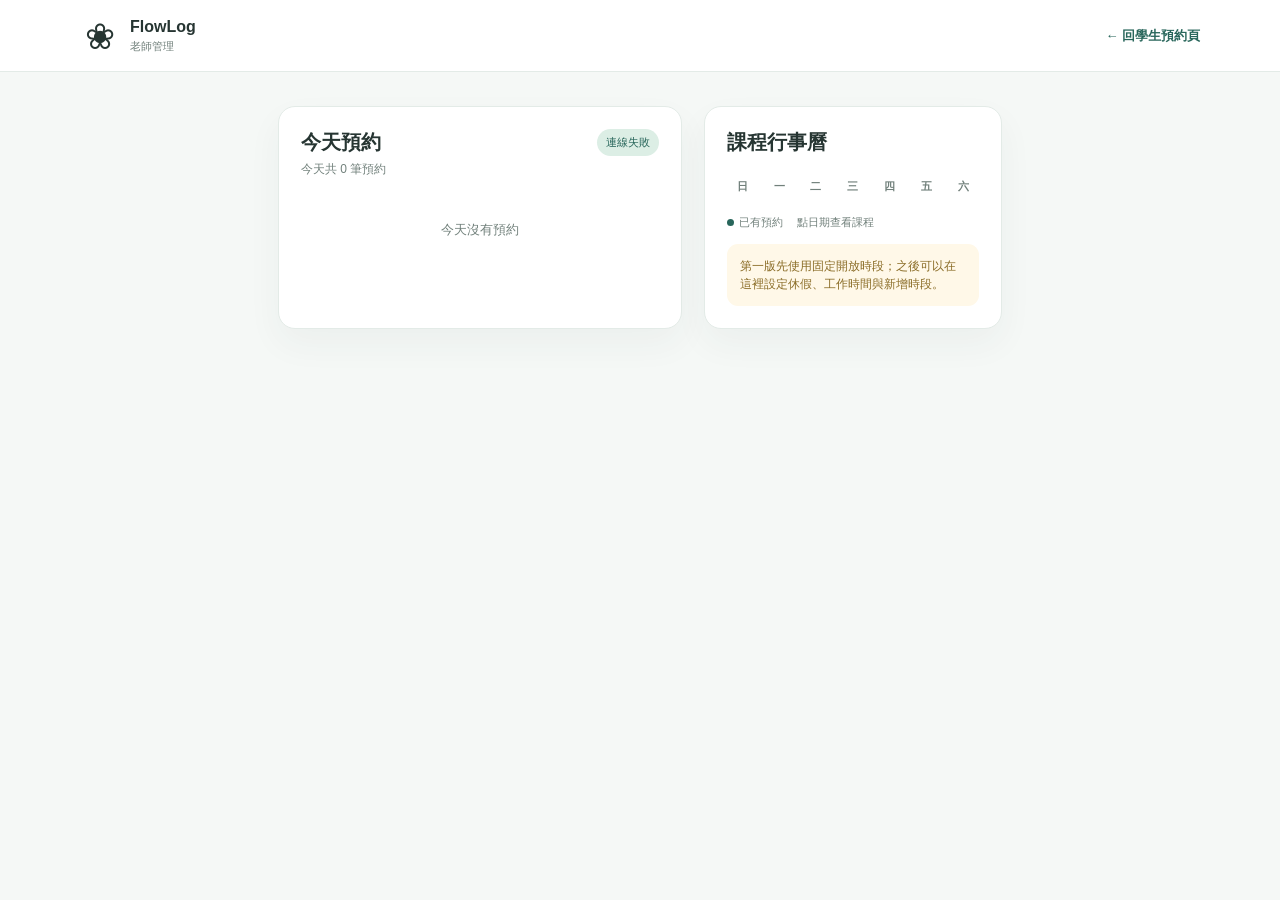
==== admin.html @ 21992ca9 "Add files via upload" ====
<!doctype html><html lang="zh-Hant"><head><meta charset="utf-8"><meta name="viewport" content="width=device-width,initial-scale=1"><title>FlowLog｜老師管理</title><style>
:root{--ink:#263532;--muted:#71807b;--line:#e3ebe7;--bg:#f5f8f6;--deep:#28665b;--sage:#dceee5;--coral:#d97860;--panel:#fff}*{box-sizing:border-box}body{margin:0;background:var(--bg);color:var(--ink);font-family:-apple-system,BlinkMacSystemFont,"Noto Sans TC","PingFang TC",sans-serif}.top{height:72px;background:#fff;border-bottom:1px solid var(--line);display:flex;align-items:center;justify-content:space-between;padding:0 max(18px,calc((100vw - 1120px)/2))}.brand{display:flex;align-items:center;gap:10px}.mark{width:40px;height:40px;display:grid;place-items:center;color:#263532;font:36px Georgia}.brand strong{display:block}.brand small{color:var(--muted);font-size:11px}.back{color:var(--deep);text-decoration:none;font-size:13px;font-weight:800}.wrap{max-width:1120px;margin:auto;padding:42px 18px}.hero{display:flex;justify-content:space-between;align-items:end;margin-bottom:25px}.eyebrow{font-size:11px;letter-spacing:.16em;color:var(--deep);font-weight:900}.hero h1{font-size:31px;margin:8px 0}.hero p{margin:0;color:var(--muted);font-size:14px}.metrics{display:grid;grid-template-columns:repeat(3,1fr);gap:14px;margin-bottom:22px}.metric,.panel{background:var(--panel);border:1px solid var(--line);border-radius:17px;box-shadow:0 15px 35px #24473e0c}.metric{padding:18px}.metric small{color:var(--muted);font-size:12px}.metric b{display:block;font-size:28px;margin-top:8px}.metric span{font-size:11px;color:var(--deep)}.layout{display:grid;grid-template-columns:1.15fr .85fr;gap:22px}.panel{padding:22px}.panel-head{display:flex;justify-content:space-between;align-items:start;margin-bottom:18px}.panel h2{font-size:17px;margin:0}.sub{color:var(--muted);font-size:12px;margin-top:5px}.agenda{display:grid;gap:10px}.row{display:flex;align-items:center;gap:13px;border:1px solid var(--line);border-radius:12px;padding:13px}.time{width:72px;font-weight:900}.time small{display:block;color:var(--muted);font-size:11px;margin-top:4px}.info{flex:1}.info b{font-size:14px}.info small{display:block;color:var(--muted);font-size:11px;margin-top:4px}.badge{background:var(--sage);color:var(--deep);font-size:11px;padding:6px 9px;border-radius:99px}.danger{border:0;background:none;color:var(--coral);font-size:11px;cursor:pointer}.calendar-head,.calendar{display:grid;grid-template-columns:repeat(7,1fr);gap:6px}.calendar-head{margin-bottom:6px}.calendar-head span{text-align:center;color:var(--muted);font-size:11px;font-weight:800}.day{min-height:57px;background:#fbfcfb;border:1px solid var(--line);border-radius:9px;padding:7px;text-align:center}.day b{font-size:14px}.day small{display:block;color:var(--deep);font-size:9px;margin-top:5px}.day.today{background:var(--sage);border-color:#9fcab9}.day.blank{visibility:hidden}.legend{display:flex;gap:14px;color:var(--muted);font-size:11px;margin-top:15px}.dot{width:7px;height:7px;display:inline-block;border-radius:50%;background:var(--deep);margin-right:5px}.empty{text-align:center;color:var(--muted);font-size:13px;padding:25px}.notice{margin-top:14px;padding:13px;border-radius:11px;background:#fff8e8;color:#8a6c26;font-size:12px;line-height:1.5}@media(max-width:760px){.top{padding:14px 15px;height:auto}.wrap{padding:28px 15px}.hero{display:block}.hero h1{font-size:27px}.back{display:inline-block;margin-top:16px}.metrics{gap:8px}.metric{padding:14px}.metric b{font-size:23px}.layout{grid-template-columns:1fr}.panel{padding:17px}.day{min-height:52px;padding:6px 2px}}
</style></head><body><header class="top"><div class="brand"><div class="mark">❀</div><div><strong>FlowLog</strong><small>老師管理</small></div></div><a class="back" href="/">← 回學生預約頁</a></header><main class="wrap"><section class="hero"><div><div class="eyebrow">COACH WORKSPACE</div><h1>今天的課，排得剛剛好。</h1><p>掌握預約狀況，快速調整你的教學安排。</p></div></section><section class="metrics"><div class="metric"><small>未來 7 天預約</small><b id="weekCount">—</b><span>筆已建立</span></div><div class="metric"><small>今天預約</small><b id="todayCount">—</b><span>堂課</span></div><div class="metric"><small>已鎖定時段</small><b id="lockedCount">—</b><span>個時段</span></div></section><div class="layout"><section class="panel"><div class="panel-head"><div><h2>近期預約</h2><div class="sub">學生完成預約後會自動鎖定</div></div><span class="badge" id="status">同步中</span></div><div class="agenda" id="agenda"></div></section><section class="panel"><div class="panel-head"><div><h2>課程行事曆</h2><div class="sub" id="monthLabel"></div></div></div><div class="calendar-head"><span>日</span><span>一</span><span>二</span><span>三</span><span>四</span><span>五</span><span>六</span></div><div class="calendar" id="calendar"></div><div class="legend"><span><i class="dot"></i>已有預約</span><span>點日期查看課程</span></div><div class="notice">第一版先使用固定開放時段；之後可以在這裡設定休假、工作時間與新增時段。</div></section></div></main><script>
const names=['日','一','二','三','四','五','六'],today=new Date();today.setHours(0,0,0,0);const dayKey=d=>`${d.getFullYear()}-${String(d.getMonth()+1).padStart(2,'0')}-${String(d.getDate()).padStart(2,'0')}`,dateAt=n=>{const d=new Date(today);d.setDate(today.getDate()+n);return d},fmt=d=>`${d.getMonth()+1}/${d.getDate()}（${names[d.getDay()]}）`;let bookings=[];function render(){const week=bookings.filter(b=>b.offset>=0&&b.offset<7),todayList=bookings.filter(b=>b.offset===0);document.getElementById('weekCount').textContent=week.length;document.getElementById('todayCount').textContent=todayList.length;document.getElementById('lockedCount').textContent=bookings.length;document.getElementById('status').textContent='已同步';document.getElementById('agenda').innerHTML=bookings.length?bookings.map(b=>`<div class="row"><div class="time">${fmt(dateAt(b.offset))}<small>${b.time}</small></div><div class="info"><b>${b.name}</b><small>皮拉提斯一對一</small></div><span class="badge">已預約</span><button class="danger" data-id="${b.id}">解除</button></div>`).join(''):'<div class="empty">目前還沒有預約</div>';document.querySelectorAll('[data-id]').forEach(x=>x.onclick=async()=>{if(!confirm('確定要解除這筆預約嗎？'))return;await fetch('/api/bookings/'+x.dataset.id,{method:'DELETE'});await load()});const c=document.getElementById('calendar'),month=today;c.innerHTML='';const first=new Date(month.getFullYear(),month.getMonth(),1).getDay(),days=new Date(month.getFullYear(),month.getMonth()+1,0).getDate();for(let i=0;i<first;i++){const e=document.createElement('div');e.className='day blank';c.appendChild(e)}for(let n=1;n<=days;n++){const d=new Date(month.getFullYear(),month.getMonth(),n),no=Math.round((d-today)/86400000),count=bookings.filter(b=>b.offset===no).length,e=document.createElement('div');e.className='day'+(no===0?' today':'');e.innerHTML=`<b>${n}</b><small>${count?'● '+count+' 堂':''}</small>`;c.appendChild(e)}document.getElementById('monthLabel').textContent=`${month.getFullYear()} 年 ${month.getMonth()+1} 月`};async function load(){try{const r=await fetch('/api/bookings');bookings=await r.json();render()}catch(e){document.getElementById('status').textContent='連線失敗'}}load();
</script></body></html>
<style>.admin-only-placeholder{display:none}.hero,.metrics,.layout>.panel:nth-child(2){display:none}.wrap{max-width:760px;padding-top:34px}.panel-head h2{font-size:20px}</style>
<script>(function(){const timer=setInterval(()=>{if(document.getElementById('status').textContent!=='同步中'){clearInterval(timer);const list=bookings.filter(b=>b.offset===0);document.querySelector('.panel-head h2').textContent='今天預約';document.querySelector('.panel-head .sub').textContent=`今天共 ${list.length} 筆預約`;document.getElementById('agenda').innerHTML=list.length?list.map(b=>`<div class="row"><div class="time">${b.time}</div><div class="info"><b>${b.name}</b><small>皮拉提斯一對一</small></div><span class="badge">已預約</span><button class="danger" data-id="${b.id}">解除</button></div>`).join(''):'<div class="empty">今天沒有預約</div>';document.querySelectorAll('[data-id]').forEach(x=>x.onclick=async()=>{if(!confirm('確定要解除這筆預約嗎？'))return;await fetch('/api/bookings/'+x.dataset.id,{method:'DELETE'});location.reload()})}},100)})();</script>
<style>.layout>.panel:nth-child(2){display:block}.calendar-booking{display:block;text-align:left;background:#f0f8f4;border-radius:5px;padding:3px 4px;margin-top:3px;color:var(--deep);font-size:9px;line-height:1.25;white-space:nowrap;overflow:hidden;text-overflow:ellipsis}.day.today .calendar-booking{background:#fff}.day.has-booking{border-color:#b7d8ca}@media(max-width:760px){.layout>.panel:nth-child(2){display:block}.calendar-booking{font-size:8px;padding:3px 2px}.day{min-height:66px}}</style>
<script>(function(){const timer=setInterval(()=>{if(document.getElementById('status').textContent==='已同步'){clearInterval(timer);document.querySelector('.layout>.panel:nth-child(2) .panel-head h2').textContent='完整預約月曆';document.querySelector('.layout>.panel:nth-child(2) .panel-head .sub').textContent='學生姓名與時段直接顯示在日期下方';document.querySelectorAll('#calendar .day:not(.blank)').forEach(cell=>{const n=Number(cell.querySelector('b')?.textContent||0),d=new Date(today.getFullYear(),today.getMonth(),n),no=Math.round((d-today)/86400000),items=bookings.filter(b=>b.offset===no);cell.classList.toggle('has-booking',items.length>0);cell.innerHTML=`<b>${n}</b>${items.map(b=>`<small class="calendar-booking">${b.time}<br>${b.name}</small>`).join('')}`})}},100)})();</script>
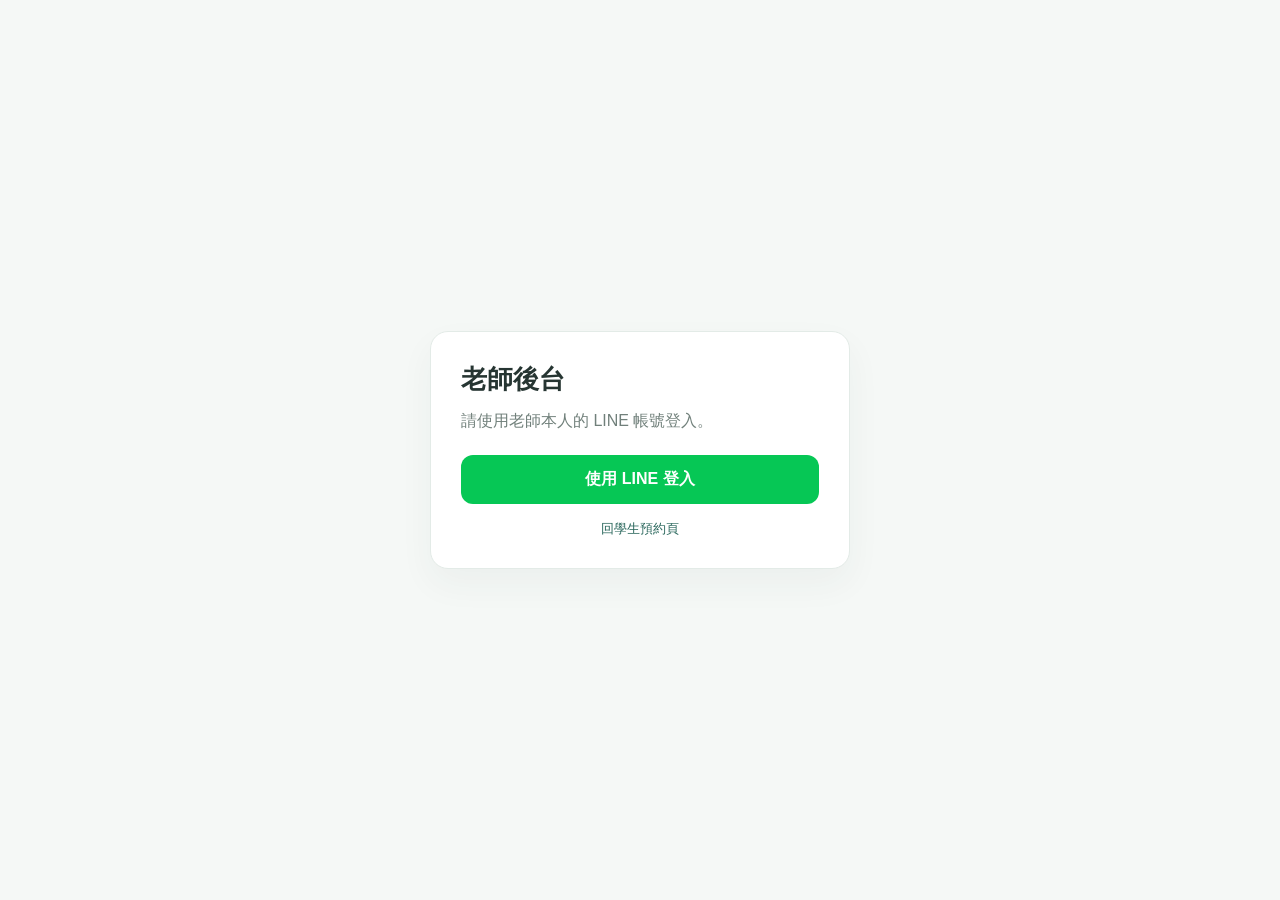
==== commit b28134bc: "Add files via upload" ====
--- a/admin.html
+++ b/admin.html
@@ -3,7 +3,37 @@
 </style></head><body><header class="top"><div class="brand"><div class="mark">❀</div><div><strong>FlowLog</strong><small>老師管理</small></div></div><a class="back" href="/">← 回學生預約頁</a></header><main class="wrap"><section class="hero"><div><div class="eyebrow">COACH WORKSPACE</div><h1>今天的課，排得剛剛好。</h1><p>掌握預約狀況，快速調整你的教學安排。</p></div></section><section class="metrics"><div class="metric"><small>未來 7 天預約</small><b id="weekCount">—</b><span>筆已建立</span></div><div class="metric"><small>今天預約</small><b id="todayCount">—</b><span>堂課</span></div><div class="metric"><small>已鎖定時段</small><b id="lockedCount">—</b><span>個時段</span></div></section><div class="layout"><section class="panel"><div class="panel-head"><div><h2>近期預約</h2><div class="sub">學生完成預約後會自動鎖定</div></div><span class="badge" id="status">同步中</span></div><div class="agenda" id="agenda"></div></section><section class="panel"><div class="panel-head"><div><h2>課程行事曆</h2><div class="sub" id="monthLabel"></div></div></div><div class="calendar-head"><span>日</span><span>一</span><span>二</span><span>三</span><span>四</span><span>五</span><span>六</span></div><div class="calendar" id="calendar"></div><div class="legend"><span><i class="dot"></i>已有預約</span><span>點日期查看課程</span></div><div class="notice">第一版先使用固定開放時段；之後可以在這裡設定休假、工作時間與新增時段。</div></section></div></main><script>
 const names=['日','一','二','三','四','五','六'],today=new Date();today.setHours(0,0,0,0);const dayKey=d=>`${d.getFullYear()}-${String(d.getMonth()+1).padStart(2,'0')}-${String(d.getDate()).padStart(2,'0')}`,dateAt=n=>{const d=new Date(today);d.setDate(today.getDate()+n);return d},fmt=d=>`${d.getMonth()+1}/${d.getDate()}（${names[d.getDay()]}）`;let bookings=[];function render(){const week=bookings.filter(b=>b.offset>=0&&b.offset<7),todayList=bookings.filter(b=>b.offset===0);document.getElementById('weekCount').textContent=week.length;document.getElementById('todayCount').textContent=todayList.length;document.getElementById('lockedCount').textContent=bookings.length;document.getElementById('status').textContent='已同步';document.getElementById('agenda').innerHTML=bookings.length?bookings.map(b=>`<div class="row"><div class="time">${fmt(dateAt(b.offset))}<small>${b.time}</small></div><div class="info"><b>${b.name}</b><small>皮拉提斯一對一</small></div><span class="badge">已預約</span><button class="danger" data-id="${b.id}">解除</button></div>`).join(''):'<div class="empty">目前還沒有預約</div>';document.querySelectorAll('[data-id]').forEach(x=>x.onclick=async()=>{if(!confirm('確定要解除這筆預約嗎？'))return;await fetch('/api/bookings/'+x.dataset.id,{method:'DELETE'});await load()});const c=document.getElementById('calendar'),month=today;c.innerHTML='';const first=new Date(month.getFullYear(),month.getMonth(),1).getDay(),days=new Date(month.getFullYear(),month.getMonth()+1,0).getDate();for(let i=0;i<first;i++){const e=document.createElement('div');e.className='day blank';c.appendChild(e)}for(let n=1;n<=days;n++){const d=new Date(month.getFullYear(),month.getMonth(),n),no=Math.round((d-today)/86400000),count=bookings.filter(b=>b.offset===no).length,e=document.createElement('div');e.className='day'+(no===0?' today':'');e.innerHTML=`<b>${n}</b><small>${count?'● '+count+' 堂':''}</small>`;c.appendChild(e)}document.getElementById('monthLabel').textContent=`${month.getFullYear()} 年 ${month.getMonth()+1} 月`};async function load(){try{const r=await fetch('/api/bookings');bookings=await r.json();render()}catch(e){document.getElementById('status').textContent='連線失敗'}}load();
 </script></body></html>
+<style>
+/* 後台沿用前台的黑白主色與深紅色次要資訊。 */
+body{background:#fff!important;color:#111!important}
+.top,.panel,.metric{background:#fff!important;border-color:#dedede!important}
+.brand small,.hero p,.sub,.time small,.info small,.calendar-head span,.legend,.empty{color:#707070!important}
+.back,.eyebrow{color:#111!important}
+.day,.day.today{background:#fff!important;border-color:#dedede!important;color:#111!important}
+.day small,.calendar-booking,.danger,.notice,.info b,.edit-booking b,.booking-edit strong{color:#641f1f!important}
+.calendar-booking{background:#fff!important;border:0!important}
+.day.has-booking{border-color:#dedede!important}
+.badge{background:#fff!important;border:1px solid #dedede!important;color:#111!important}
+.notice{background:transparent!important;border:0!important;padding-left:0!important}
+.dot{background:#641f1f!important}
+.legend,.notice{display:none!important}
+.admin-calendar-nav select{color:#641f1f!important;border-color:#641f1f!important}
+#calendar .day.selected{background:#fff!important;border:2px solid #111!important;color:#111!important}
+</style>
 <style>.admin-only-placeholder{display:none}.hero,.metrics,.layout>.panel:nth-child(2){display:none}.wrap{max-width:760px;padding-top:34px}.panel-head h2{font-size:20px}</style>
 <script>(function(){const timer=setInterval(()=>{if(document.getElementById('status').textContent!=='同步中'){clearInterval(timer);const list=bookings.filter(b=>b.offset===0);document.querySelector('.panel-head h2').textContent='今天預約';document.querySelector('.panel-head .sub').textContent=`今天共 ${list.length} 筆預約`;document.getElementById('agenda').innerHTML=list.length?list.map(b=>`<div class="row"><div class="time">${b.time}</div><div class="info"><b>${b.name}</b><small>皮拉提斯一對一</small></div><span class="badge">已預約</span><button class="danger" data-id="${b.id}">解除</button></div>`).join(''):'<div class="empty">今天沒有預約</div>';document.querySelectorAll('[data-id]').forEach(x=>x.onclick=async()=>{if(!confirm('確定要解除這筆預約嗎？'))return;await fetch('/api/bookings/'+x.dataset.id,{method:'DELETE'});location.reload()})}},100)})();</script>
 <style>.layout>.panel:nth-child(2){display:block}.calendar-booking{display:block;text-align:left;background:#f0f8f4;border-radius:5px;padding:3px 4px;margin-top:3px;color:var(--deep);font-size:9px;line-height:1.25;white-space:nowrap;overflow:hidden;text-overflow:ellipsis}.day.today .calendar-booking{background:#fff}.day.has-booking{border-color:#b7d8ca}@media(max-width:760px){.layout>.panel:nth-child(2){display:block}.calendar-booking{font-size:8px;padding:3px 2px}.day{min-height:66px}}</style>
 <script>(function(){const timer=setInterval(()=>{if(document.getElementById('status').textContent==='已同步'){clearInterval(timer);document.querySelector('.layout>.panel:nth-child(2) .panel-head h2').textContent='完整預約月曆';document.querySelector('.layout>.panel:nth-child(2) .panel-head .sub').textContent='學生姓名與時段直接顯示在日期下方';document.querySelectorAll('#calendar .day:not(.blank)').forEach(cell=>{const n=Number(cell.querySelector('b')?.textContent||0),d=new Date(today.getFullYear(),today.getMonth(),n),no=Math.round((d-today)/86400000),items=bookings.filter(b=>b.offset===no);cell.classList.toggle('has-booking',items.length>0);cell.innerHTML=`<b>${n}</b>${items.map(b=>`<small class="calendar-booking">${b.time}<br>${b.name}</small>`).join('')}`})}},100)})();</script>
+<script src="supabase-config.js"></script><script src="admin-auth.js"></script><script src="admin-pages.js"></script>
+<script src="admin-controls.js"></script><script src="admin-today.js"></script>
+<script src="admin-availability.js"></script>
+<style>.login{border:0;border-radius:10px;padding:11px 15px;background:#06c755;color:#fff;font:800 13px -apple-system,BlinkMacSystemFont,"Noto Sans TC",sans-serif;cursor:pointer}.login:hover{background:#05b64d}</style>
+<script>(function(){const old=document.querySelector('.back');if(!old)return;const login=document.createElement('button');login.className='login';login.id='headerLineLogin';login.type='button';const local=location.protocol==='file:'||location.hostname==='localhost'||location.hostname==='127.0.0.1';login.textContent=local?'本機測試模式':'使用 LINE 登入';login.onclick=()=>{if(local){alert('本機測試模式已啟用，不需要 LINE 登入');return}const base=(window.FLOWLOG_SUPABASE_URL||'').replace(/\/rest\/v1\/?$/,'');const key=window.FLOWLOG_SUPABASE_KEY||'';if(!base||!key){alert('尚未設定 Supabase 連線');return}location.href=base+'/auth/v1/authorize?provider=custom%3Aline-oauth&redirect_to='+encodeURIComponent(location.href)};old.replaceWith(login)})()</script>
+<script>
+// 本機測試不需要遠端 API；隱藏舊版初始化留下的連線狀態提示。
+if(location.hostname==='localhost'||location.hostname==='127.0.0.1'||location.protocol==='file:'){
+  const status=document.getElementById('status');
+  if(status){status.style.display='none';new MutationObserver(()=>{status.style.display='none'}).observe(status,{childList:true,characterData:true,subtree:true})}
+}
+</script>
+<script>(function(){const clean=()=>{const w=document.createTreeWalker(document.body,NodeFilter.SHOW_TEXT);let n;while(n=w.nextNode())if(n.nodeValue.includes('皮拉提斯一對一'))n.nodeValue=n.nodeValue.replaceAll('皮拉提斯一對一','').replace(/\s+·\s*$/,'')};clean();new MutationObserver(clean).observe(document.body,{childList:true,subtree:true})})()</script>
